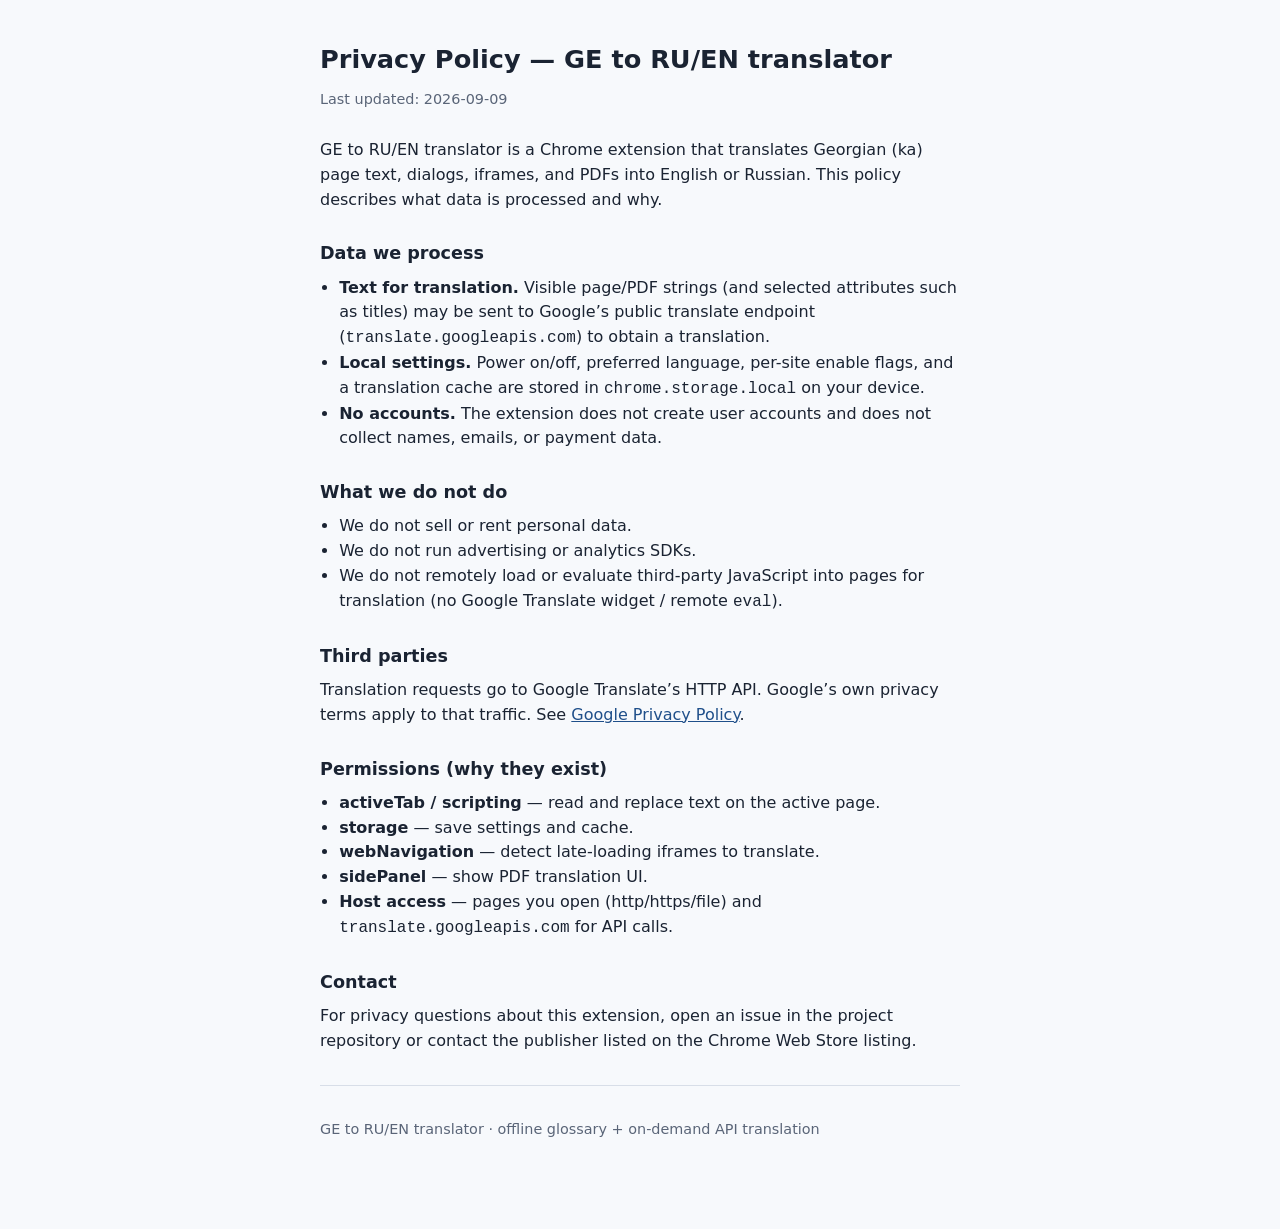
==== privacy.html @ 4f1675ca "Initial public release of GE to RU/EN translator. Includes MV3 extension sources, store assets, and " ====
<!DOCTYPE html>
<html lang="ru">
  <head>
    <meta charset="UTF-8" />
    <meta name="viewport" content="width=device-width, initial-scale=1" />
    <title>GE to RU/EN translator — Privacy Policy</title>
    <style>
      :root {
        color-scheme: light;
        --ink: #1a2332;
        --muted: #5a6578;
        --line: #d8dee8;
        --bg: #f7f9fc;
      }
      body {
        margin: 0;
        font: 16px/1.55 system-ui, -apple-system, Segoe UI, sans-serif;
        color: var(--ink);
        background: var(--bg);
      }
      main {
        max-width: 40rem;
        margin: 0 auto;
        padding: 2.5rem 1.25rem 4rem;
      }
      h1 {
        font-size: 1.6rem;
        margin: 0 0 0.35rem;
      }
      .meta {
        color: var(--muted);
        font-size: 0.9rem;
        margin-bottom: 1.75rem;
      }
      h2 {
        font-size: 1.1rem;
        margin: 1.75rem 0 0.5rem;
      }
      p,
      ul {
        margin: 0.5rem 0;
      }
      ul {
        padding-left: 1.2rem;
      }
      a {
        color: #1f4f8a;
      }
      hr {
        border: 0;
        border-top: 1px solid var(--line);
        margin: 2rem 0;
      }
    </style>
  </head>
  <body>
    <main>
      <h1>Privacy Policy — GE to RU/EN translator</h1>
      <p class="meta">Last updated: 2026-09-09</p>

      <p>
        GE to RU/EN translator is a Chrome extension that translates Georgian (ka) page text,
        dialogs, iframes, and PDFs into English or Russian. This policy describes what
        data is processed and why.
      </p>

      <h2>Data we process</h2>
      <ul>
        <li>
          <strong>Text for translation.</strong> Visible page/PDF strings (and selected
          attributes such as titles) may be sent to Google’s public translate endpoint
          (<code>translate.googleapis.com</code>) to obtain a translation.
        </li>
        <li>
          <strong>Local settings.</strong> Power on/off, preferred language, per-site
          enable flags, and a translation cache are stored in
          <code>chrome.storage.local</code> on your device.
        </li>
        <li>
          <strong>No accounts.</strong> The extension does not create user accounts and
          does not collect names, emails, or payment data.
        </li>
      </ul>

      <h2>What we do not do</h2>
      <ul>
        <li>We do not sell or rent personal data.</li>
        <li>We do not run advertising or analytics SDKs.</li>
        <li>
          We do not remotely load or evaluate third-party JavaScript into pages for
          translation (no Google Translate widget / remote <code>eval</code>).
        </li>
      </ul>

      <h2>Third parties</h2>
      <p>
        Translation requests go to Google Translate’s HTTP API. Google’s own privacy
        terms apply to that traffic. See
        <a href="https://policies.google.com/privacy" rel="noopener noreferrer"
          >Google Privacy Policy</a
        >.
      </p>

      <h2>Permissions (why they exist)</h2>
      <ul>
        <li><strong>activeTab / scripting</strong> — read and replace text on the active page.</li>
        <li><strong>storage</strong> — save settings and cache.</li>
        <li><strong>webNavigation</strong> — detect late-loading iframes to translate.</li>
        <li><strong>sidePanel</strong> — show PDF translation UI.</li>
        <li>
          <strong>Host access</strong> — pages you open (http/https/file) and
          <code>translate.googleapis.com</code> for API calls.
        </li>
      </ul>

      <h2>Contact</h2>
      <p>
        For privacy questions about this extension, open an issue in the project
        repository or contact the publisher listed on the Chrome Web Store listing.
      </p>

      <hr />
      <p class="meta">GE to RU/EN translator · offline glossary + on-demand API translation</p>
    </main>
  </body>
</html>
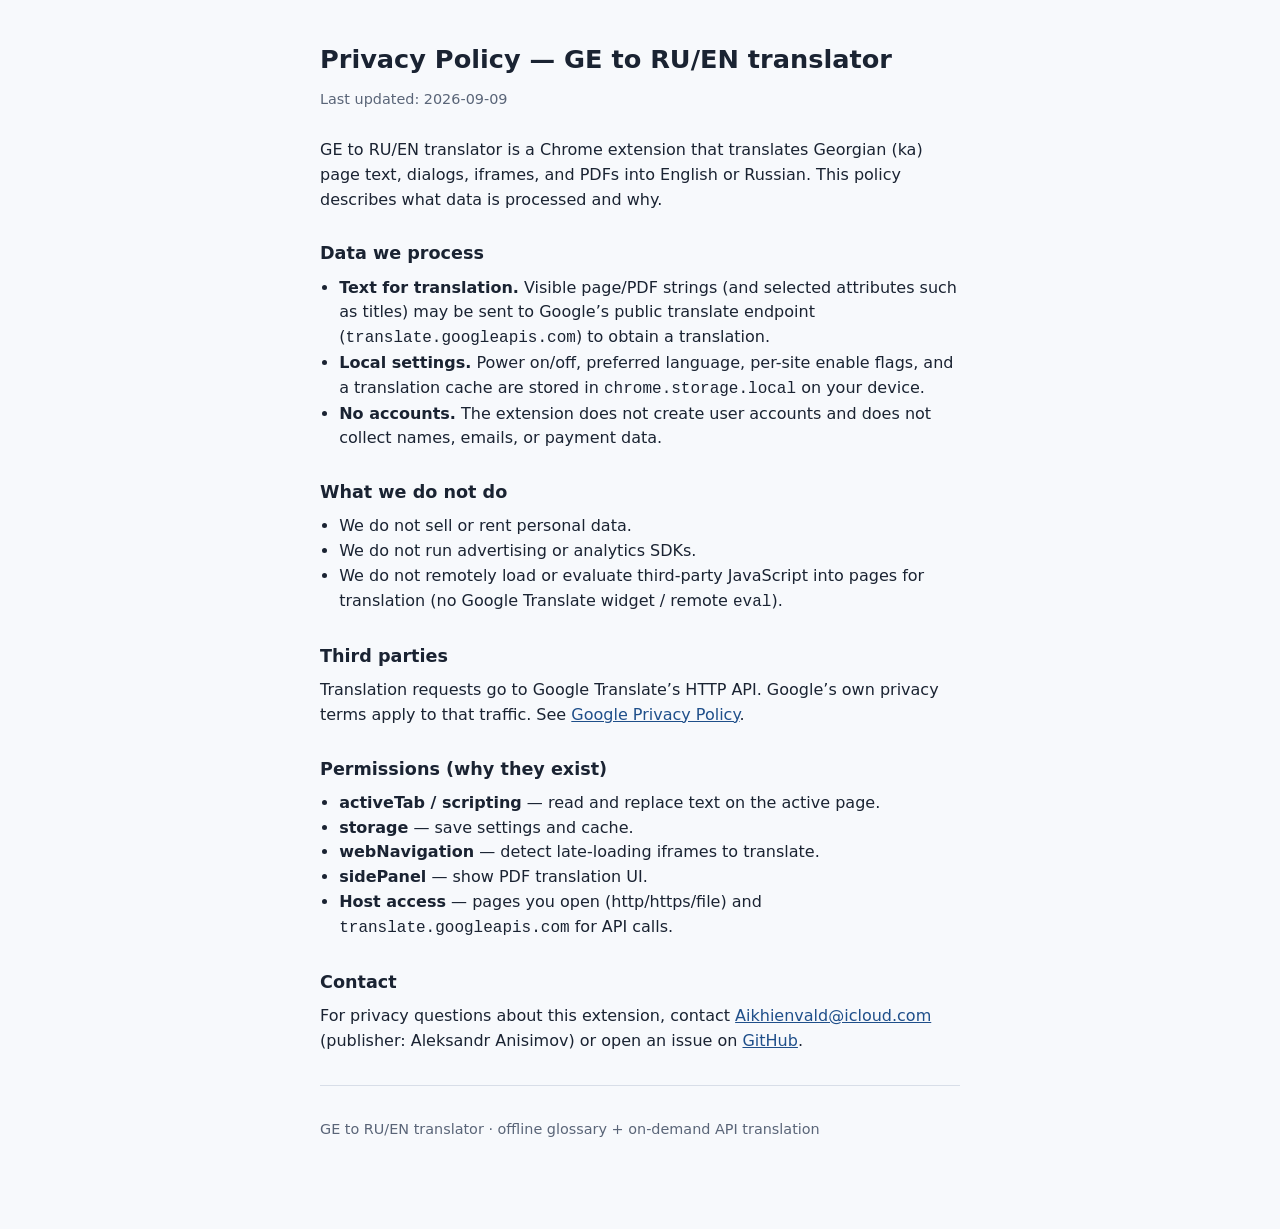
==== commit 9cd0ff7b: "Make README user-facing and add publisher contact details. Co-authored-by: Cursor <cursoragent@curso" ====
--- a/privacy.html
+++ b/privacy.html
@@ -115,8 +115,12 @@
 
       <h2>Contact</h2>
       <p>
-        For privacy questions about this extension, open an issue in the project
-        repository or contact the publisher listed on the Chrome Web Store listing.
+        For privacy questions about this extension, contact
+        <a href="mailto:Aikhienvald@icloud.com">Aikhienvald@icloud.com</a>
+        (publisher: Aleksandr Anisimov) or open an issue on
+        <a href="https://github.com/t87h8f6cgt-max/ge-to-ru-en-translator/issues"
+          >GitHub</a
+        >.
       </p>
 
       <hr />
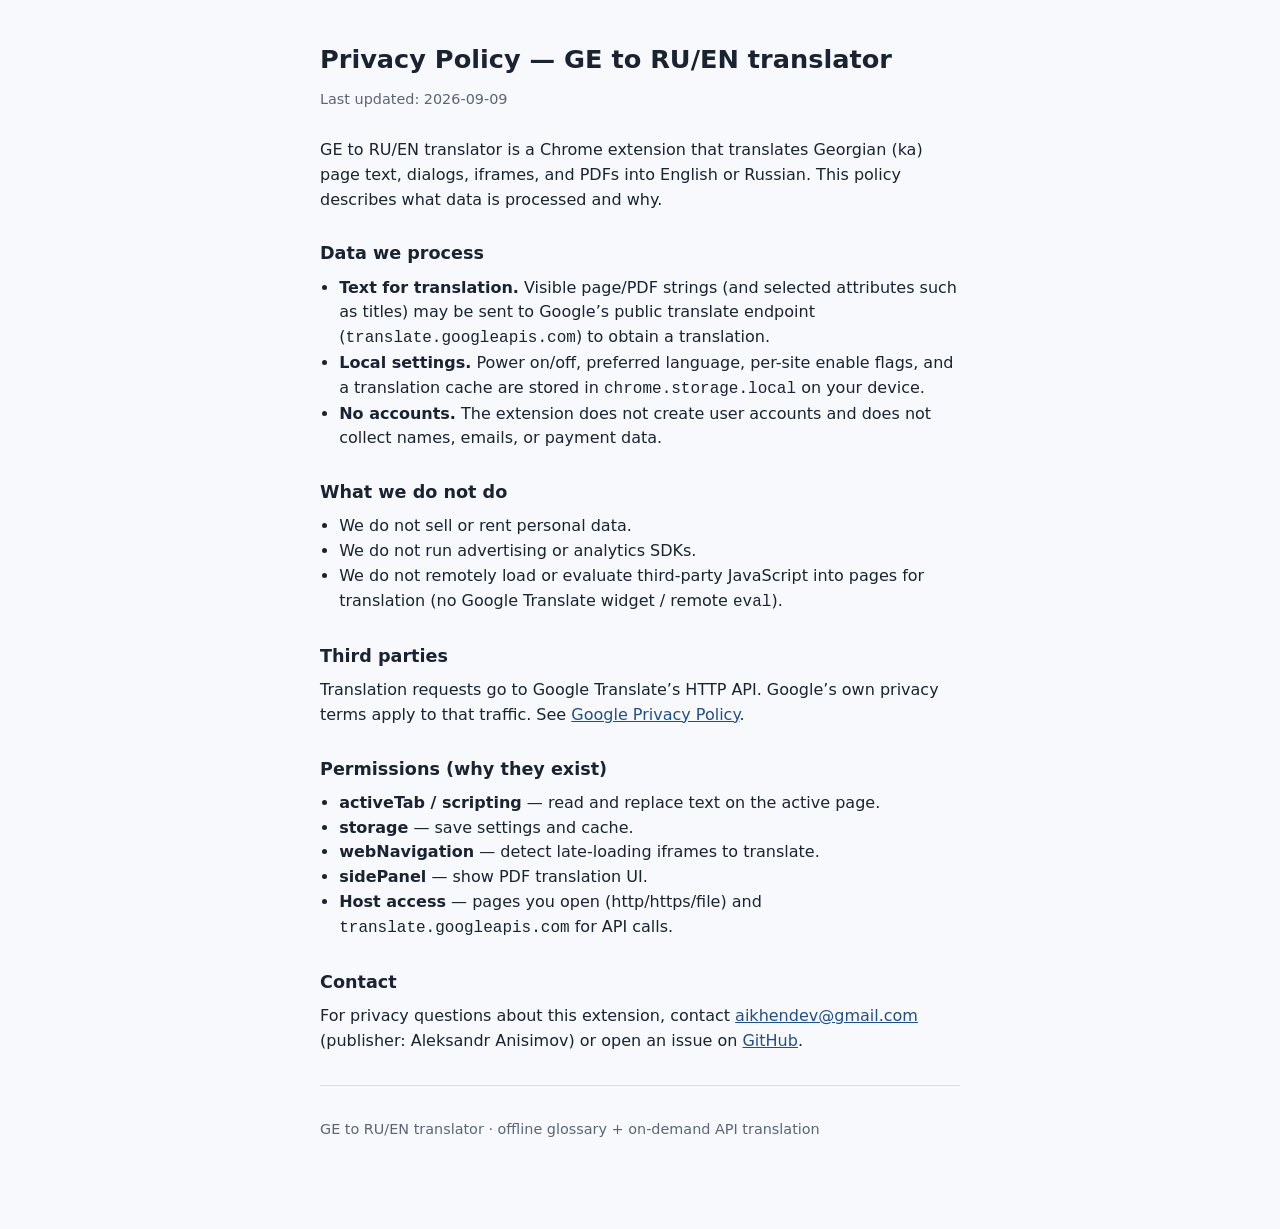
==== commit b62f8929: "Use aikhendev@gmail.com as the public support contact. Co-authored-by: Cursor <cursoragent@cursor.co" ====
--- a/privacy.html
+++ b/privacy.html
@@ -116,7 +116,7 @@
       <h2>Contact</h2>
       <p>
         For privacy questions about this extension, contact
-        <a href="mailto:Aikhienvald@icloud.com">Aikhienvald@icloud.com</a>
+        <a href="mailto:aikhendev@gmail.com">aikhendev@gmail.com</a>
         (publisher: Aleksandr Anisimov) or open an issue on
         <a href="https://github.com/t87h8f6cgt-max/ge-to-ru-en-translator/issues"
           >GitHub</a
